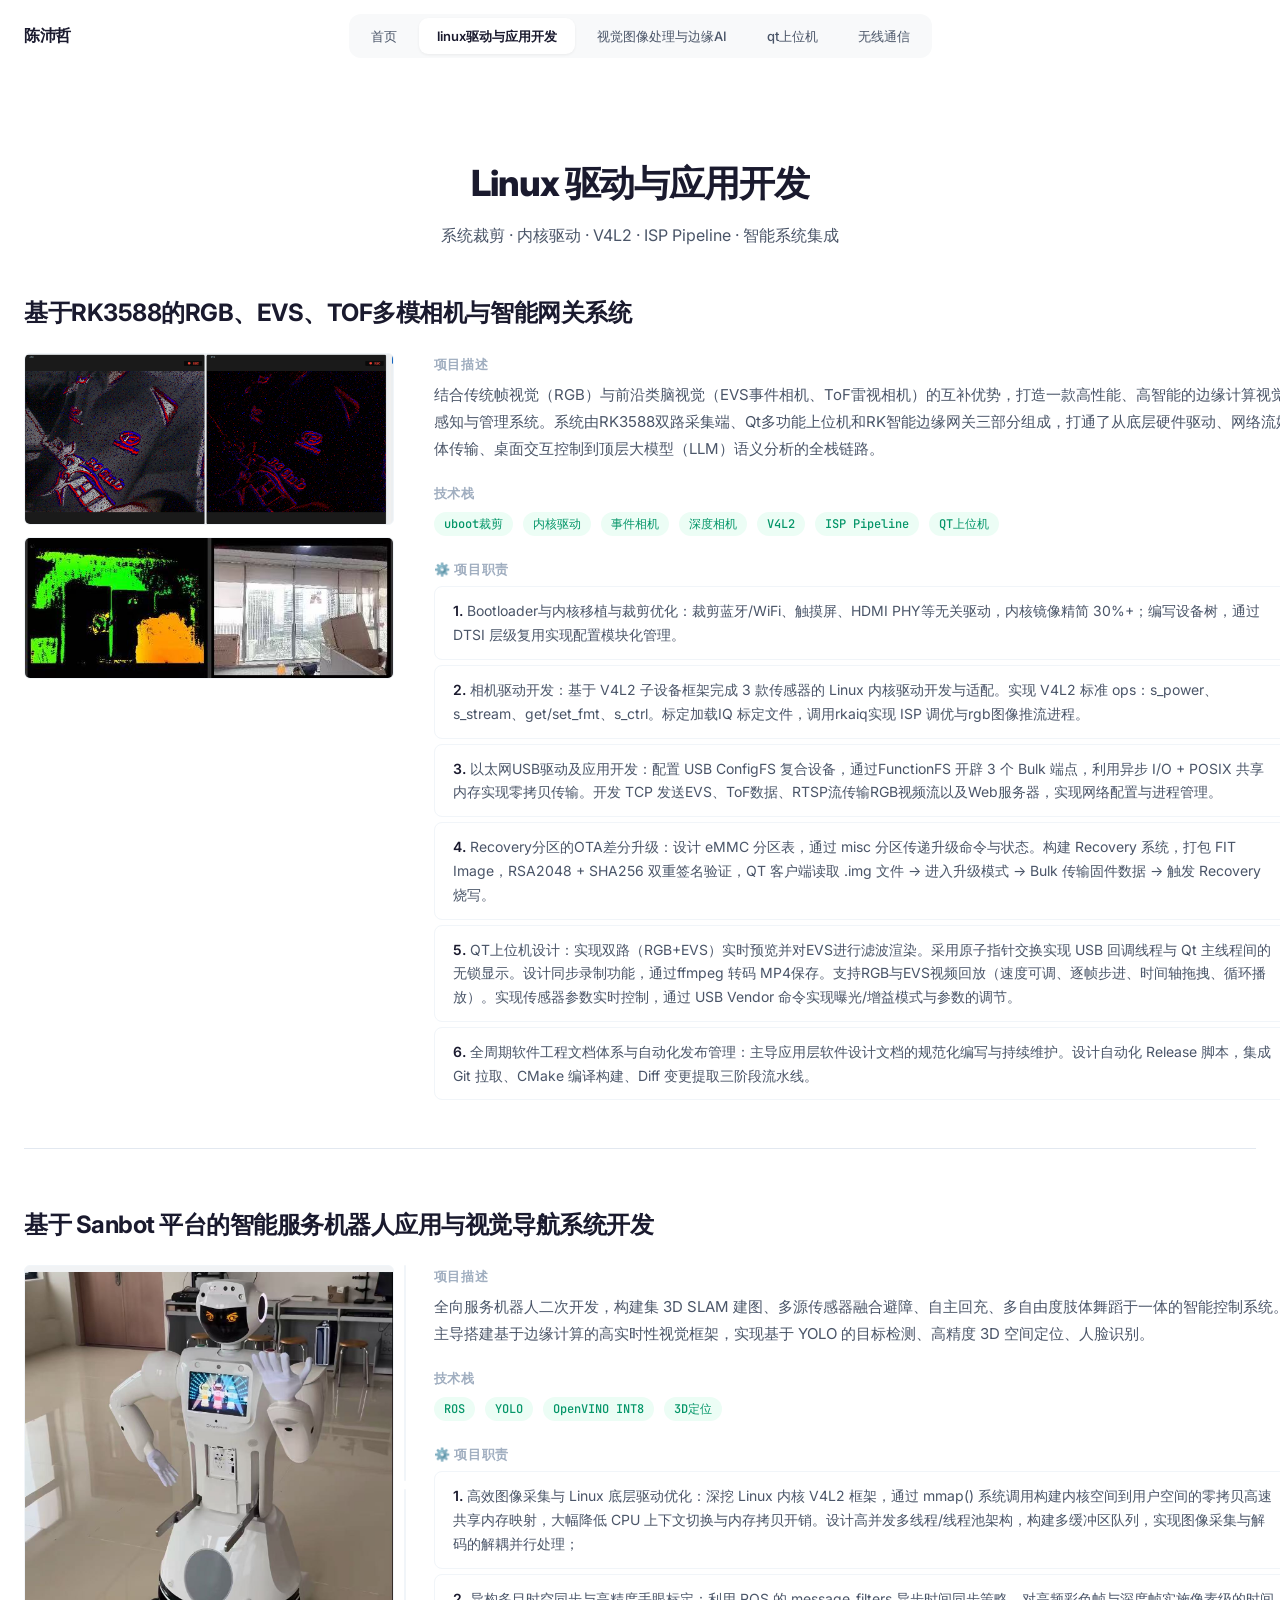
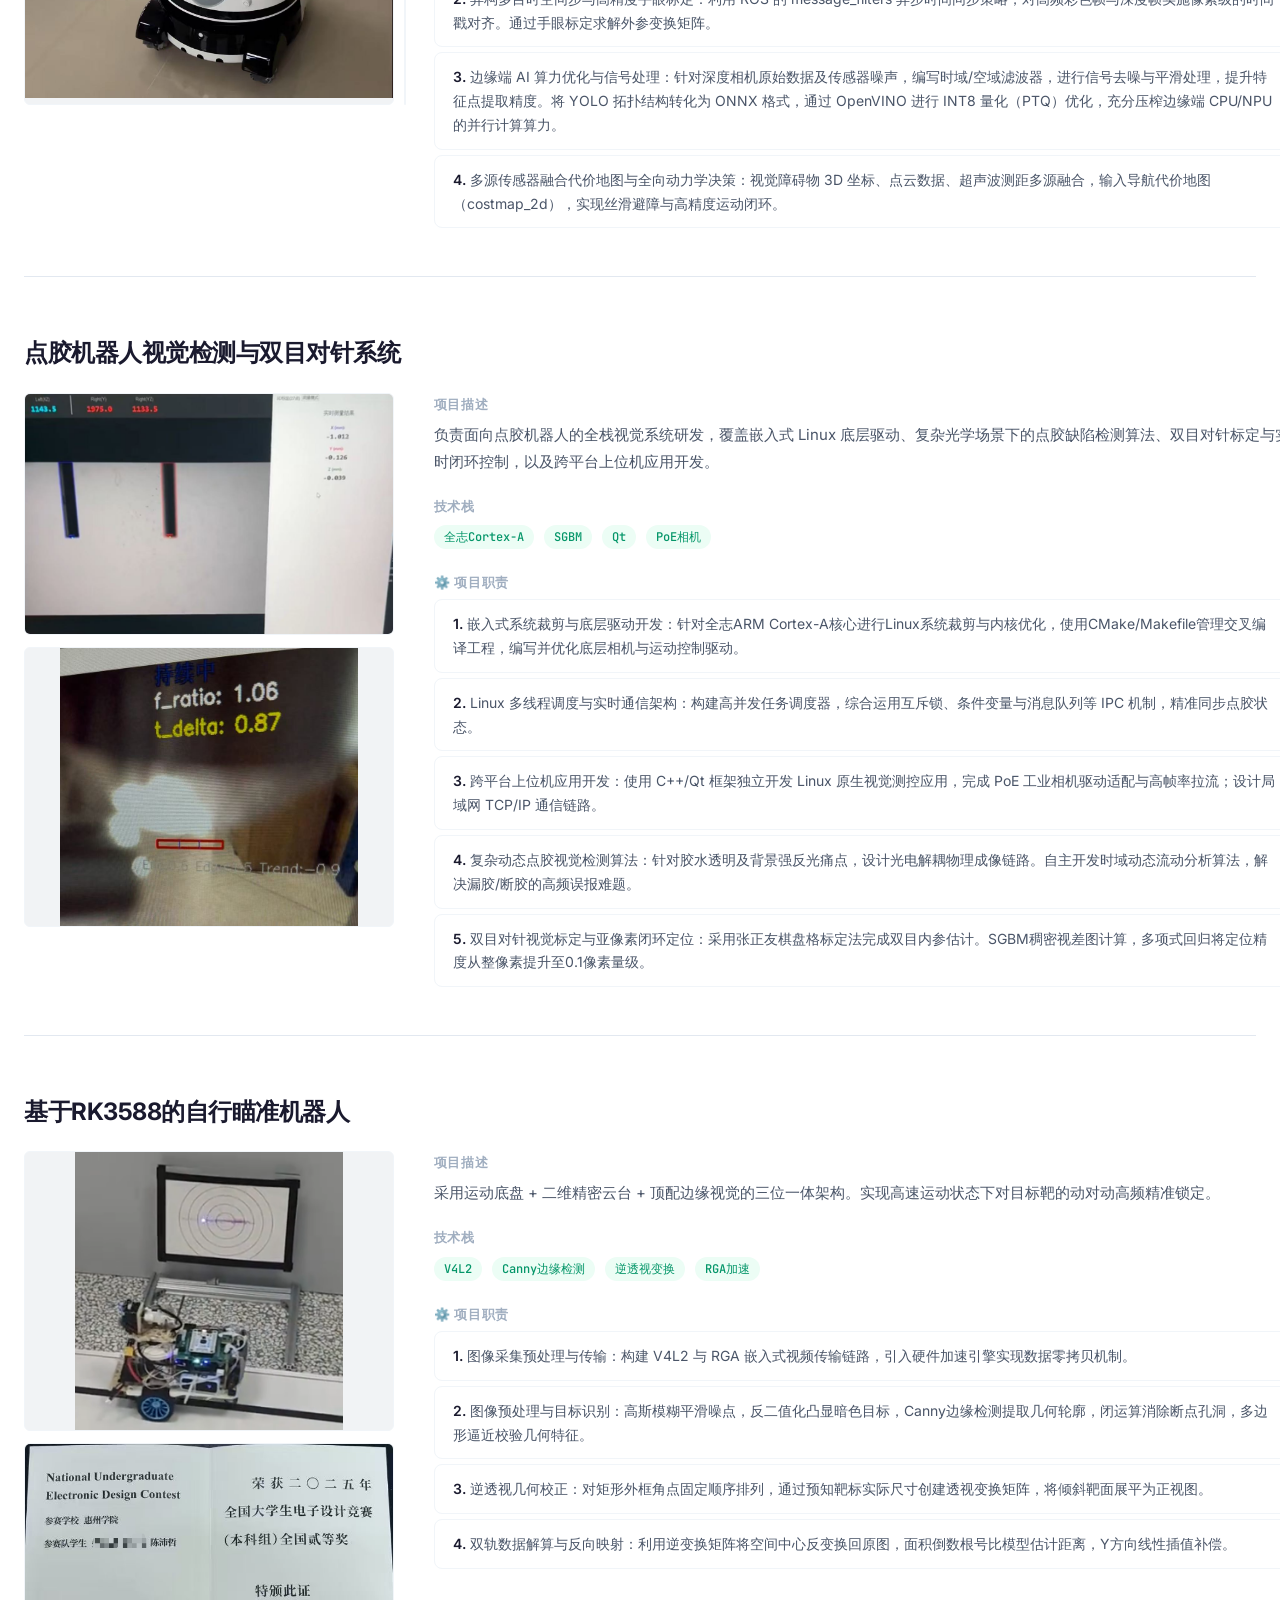
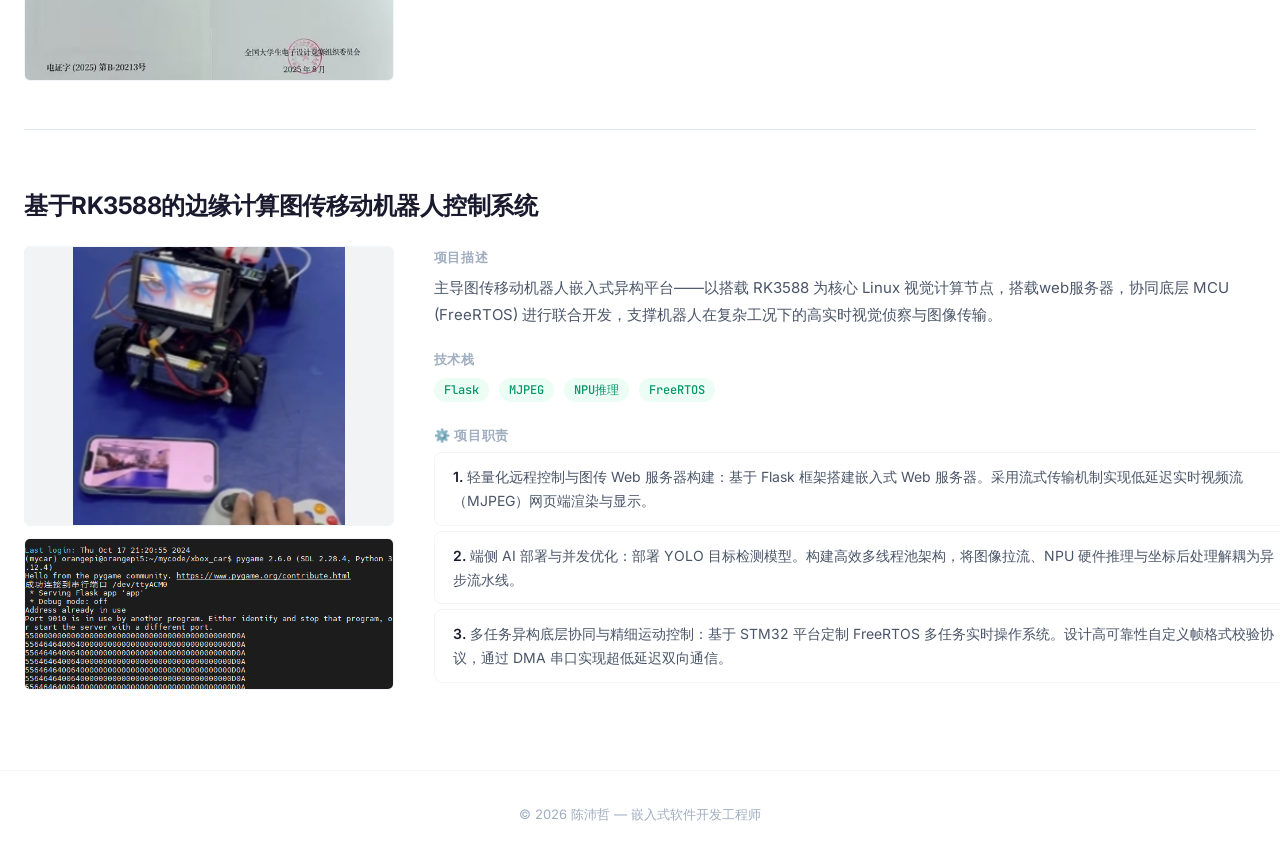
==== linux-driver.html @ 2a68efdc "feat: 个人品牌网站 — Apple/Linear 极简白灰风格，7页面，含12个嵌入式项目" ====
<!DOCTYPE html>
<html lang="zh-CN">
<head>
  <meta charset="UTF-8">
  <meta name="viewport" content="width=device-width, initial-scale=1.0">
  <meta name="description" content="Linux驱动与应用开发 — 基于RK3588的多模相机、Sanbot机器人、点胶机器人视觉系统">
  <meta name="author" content="陈沛哲">
  <meta property="og:title" content="Linux驱动与应用开发 | 陈沛哲">
  <meta property="og:description" content="系统裁剪、内核驱动、V4L2、ISP Pipeline — 从芯片底层到智能系统的全栈实践">
  <meta property="og:type" content="website">
  <link rel="icon" href="data:image/svg+xml,<svg xmlns='http://www.w3.org/2000/svg' viewBox='0 0 100 100'><rect width='100' height='100' rx='20' fill='%232563eb'/><text y='.68em' x='50' text-anchor='middle' font-size='50' font-family='monospace' font-weight='bold' fill='white'>CP</text></svg>">
  <title>Linux驱动与应用开发 | 陈沛哲</title>
  <link rel="stylesheet" href="assets/css/style.css">
  <link rel="preconnect" href="https://fonts.googleapis.com">
  <link rel="preconnect" href="https://fonts.gstatic.com" crossorigin>
  <link href="https://fonts.googleapis.com/css2?family=Inter:wght@400;500;600;700;800&family=JetBrains+Mono:wght@400;500&display=swap" rel="stylesheet">
  <style>
    .proj-detail {
      margin-bottom: 60px;
      padding-bottom: 48px;
      border-bottom: 1px solid var(--border);
    }
    .proj-detail:last-child { border-bottom: none; margin-bottom: 0; padding-bottom: 0; }

    .proj-detail h2 {
      font-size: 24px;
      font-weight: 700;
      color: var(--text);
      margin-bottom: 24px;
      letter-spacing: -0.02em;
      line-height: 1.3;
    }

    /* 50/50 split */
    .proj-split {
      display: flex;
      gap: 40px;
    }

    /* Left: images */
    .proj-left { flex: 0 0 30%;
      min-width: 0;
    }
    .proj-left img {
      width: 100%;
      object-fit: contain;
      background: var(--bg-tertiary);
      border-radius: var(--radius-sm);
      border: 1px solid var(--border-light);
      cursor: pointer;
      transition: opacity 0.2s;
      display: block;
    }
    .proj-left img:hover { opacity: 0.85; }

    /* 1 image */
    .img-1 img { max-height: 520px; }

    /* 2 images: stacked */
    .img-2 { display: flex; flex-direction: column; gap: 12px; }
    .img-2 img { max-height: 280px; }

    /* 3 images: left large + right 2 stacked */
    .img-3 { display: flex; gap: 10px; }
    .img-3 .img-main { flex: 1 1 55%; max-height: 440px; align-self: stretch; object-fit: contain; }
    .img-3 .img-stack { flex: 1 1 45%; display: flex; flex-direction: column; gap: 8px; }
    .img-3 .img-stack img { max-height: 216px; flex: 1; }

    /* Right: meta */
    .proj-right { flex: 0 0 70%;
      min-width: 0;
      display: flex;
      flex-direction: column;
      gap: 20px;
    }
    .proj-right .meta-block h4 {
      font-size: 13px;
      font-weight: 700;
      color: var(--text-tertiary);
      text-transform: uppercase;
      letter-spacing: 0.06em;
      margin-bottom: 6px;
    }
    .proj-right .meta-block p {
      font-size: 15px;
      color: var(--text-secondary);
      line-height: 1.8;
      margin: 0;
    }
    .proj-right .tags-row {
      display: flex;
      flex-wrap: wrap;
      gap: 6px;
    }
    .proj-right .duties-list {
      list-style: none;
      padding: 0;
      display: flex;
      flex-direction: column;
      gap: 5px;
    }
    .proj-right .duties-list li {
      font-size: 14px;
      color: var(--text-secondary);
      padding: 12px 18px;
      background: var(--bg);
      border: 1px solid var(--border-light);
      border-radius: 8px;
      line-height: 1.7;
      transition: box-shadow var(--transition);
    }
    .proj-right .duties-list li:hover {
      box-shadow: var(--shadow-sm);
      border-color: var(--border);
    }
    .proj-right .duties-list li strong { color: var(--text); font-weight: 600; }

    @media (max-width: 860px) {
      .proj-split { flex-direction: column; gap: 24px; }
      .proj-left, .proj-right { flex: 1 1 auto; }
      .img-3 { flex-direction: column; }
      .img-3 .img-main, .img-3 .img-stack img { max-height: 360px; }
    }
  </style>
</head>
<body>

<nav class="top-nav" id="navbar">
  <div class="nav-inner">
    <a href="index.html" class="nav-logo">陈沛哲</a>
    <div class="nav-links">
      <a href="index.html">首页</a>
      <a href="linux-driver.html" class="active">linux驱动与应用开发</a>
      <a href="vision-ai.html">视觉图像处理与边缘AI</a>
      <a href="qt-tool.html">qt上位机</a>
      <a href="wireless.html">无线通信</a>
    </div>
  </div>
</nav>

<section class="page-header">
  <div class="container">
    <h1>Linux 驱动与应用开发</h1>
    <p>系统裁剪 · 内核驱动 · V4L2 · ISP Pipeline · 智能系统集成</p>
  </div>
</section>

<div class="container" style="padding-bottom:80px;" id="projectsContainer"></div>

<footer class="footer">
  <div class="container">
    <p>© 2026 陈沛哲 — 嵌入式软件开发工程师</p>
  </div>
</footer>

<script src="assets/js/main.js"></script>
<script>
  const modal = new Modal();
  initLightbox();

  const projectData = {
    proj1: {
      title: "基于RK3588的RGB、EVS、TOF多模相机与智能网关系统",
      desc: "结合传统帧视觉（RGB）与前沿类脑视觉（EVS事件相机、ToF雷视相机）的互补优势，打造一款高性能、高智能的边缘计算视觉感知与管理系统。系统由RK3588双路采集端、Qt多功能上位机和RK智能边缘网关三部分组成，打通了从底层硬件驱动、网络流媒体传输、桌面交互控制到顶层大模型（LLM）语义分析的全栈链路。",
      tags: ["uboot裁剪","内核驱动","事件相机","深度相机","V4L2","ISP Pipeline","QT上位机"],
      images: ["assets/images/a57346c33adfb65beecd3124a18439c3.png","assets/images/2c1297ca4c178fc722df9b50fd882460.jpg"],
      duties: [
        "Bootloader与内核移植与裁剪优化：裁剪蓝牙/WiFi、触摸屏、HDMI PHY等无关驱动，内核镜像精简 30%+；编写设备树，通过 DTSI 层级复用实现配置模块化管理。",
        "相机驱动开发：基于 V4L2 子设备框架完成 3 款传感器的 Linux 内核驱动开发与适配。实现 V4L2 标准 ops：s_power、s_stream、get/set_fmt、s_ctrl。标定加载IQ 标定文件，调用rkaiq实现 ISP 调优与rgb图像推流进程。",
        "以太网USB驱动及应用开发：配置 USB ConfigFS 复合设备，通过FunctionFS 开辟 3 个 Bulk 端点，利用异步 I/O + POSIX 共享内存实现零拷贝传输。开发 TCP 发送EVS、ToF数据、RTSP流传输RGB视频流以及Web服务器，实现网络配置与进程管理。",
        "Recovery分区的OTA差分升级：设计 eMMC 分区表，通过 misc 分区传递升级命令与状态。构建 Recovery 系统，打包 FIT Image，RSA2048 + SHA256 双重签名验证，QT 客户端读取 .img 文件 → 进入升级模式 → Bulk 传输固件数据 → 触发 Recovery 烧写。",
        "QT上位机设计：实现双路（RGB+EVS）实时预览并对EVS进行滤波渲染。采用原子指针交换实现 USB 回调线程与 Qt 主线程间的无锁显示。设计同步录制功能，通过ffmpeg 转码 MP4保存。支持RGB与EVS视频回放（速度可调、逐帧步进、时间轴拖拽、循环播放）。实现传感器参数实时控制，通过 USB Vendor 命令实现曝光/增益模式与参数的调节。",
        "全周期软件工程文档体系与自动化发布管理：主导应用层软件设计文档的规范化编写与持续维护。设计自动化 Release 脚本，集成 Git 拉取、CMake 编译构建、Diff 变更提取三阶段流水线。"
      ]
    },
    proj2: {
      title: "基于 Sanbot 平台的智能服务机器人应用与视觉导航系统开发",
      desc: "全向服务机器人二次开发，构建集 3D SLAM 建图、多源传感器融合避障、自主回充、多自由度肢体舞蹈于一体的智能控制系统。主导搭建基于边缘计算的高实时性视觉框架，实现基于 YOLO 的目标检测、高精度 3D 空间定位、人脸识别。",
      tags: ["ROS","YOLO","OpenVINO INT8","3D定位"],
      images: ["assets/images/7b2b66ddc5563cfdb76c00c500ae4933.jpg","assets/images/image 1.png","assets/images/image 2.png"],
      duties: [
        "高效图像采集与 Linux 底层驱动优化：深挖 Linux 内核 V4L2 框架，通过 mmap() 系统调用构建内核空间到用户空间的零拷贝高速共享内存映射，大幅降低 CPU 上下文切换与内存拷贝开销。设计高并发多线程/线程池架构，构建多缓冲区队列，实现图像采集与解码的解耦并行处理；",
        "异构多目时空同步与高精度手眼标定：利用 ROS 的 message_filters 异步时间同步策略，对高频彩色帧与深度帧实施像素级的时间戳对齐。通过手眼标定求解外参变换矩阵。",
        "边缘端 AI 算力优化与信号处理：针对深度相机原始数据及传感器噪声，编写时域/空域滤波器，进行信号去噪与平滑处理，提升特征点提取精度。将 YOLO 拓扑结构转化为 ONNX 格式，通过 OpenVINO 进行 INT8 量化（PTQ）优化，充分压榨边缘端 CPU/NPU 的并行计算算力。",
        "多源传感器融合代价地图与全向动力学决策：视觉障碍物 3D 坐标、点云数据、超声波测距多源融合，输入导航代价地图（costmap_2d），实现丝滑避障与高精度运动闭环。"
      ]
    },
    proj3: {
      title: "点胶机器人视觉检测与双目对针系统",
      desc: "负责面向点胶机器人的全栈视觉系统研发，覆盖嵌入式 Linux 底层驱动、复杂光学场景下的点胶缺陷检测算法、双目对针标定与实时闭环控制，以及跨平台上位机应用开发。",
      tags: ["全志Cortex-A","SGBM","Qt","PoE相机"],
      images: ["assets/images/image31.png", "assets/images/image32.png"],
      duties: [
        "嵌入式系统裁剪与底层驱动开发：针对全志ARM Cortex-A核心进行Linux系统裁剪与内核优化，使用CMake/Makefile管理交叉编译工程，编写并优化底层相机与运动控制驱动。",
        "Linux 多线程调度与实时通信架构：构建高并发任务调度器，综合运用互斥锁、条件变量与消息队列等 IPC 机制，精准同步点胶状态。",
        "跨平台上位机应用开发：使用 C++/Qt 框架独立开发 Linux 原生视觉测控应用，完成 PoE 工业相机驱动适配与高帧率拉流；设计局域网 TCP/IP 通信链路。",
        "复杂动态点胶视觉检测算法：针对胶水透明及背景强反光痛点，设计光电解耦物理成像链路。自主开发时域动态流动分析算法，解决漏胶/断胶的高频误报难题。",
        "双目对针视觉标定与亚像素闭环定位：采用张正友棋盘格标定法完成双目内参估计。SGBM稠密视差图计算，多项式回归将定位精度从整像素提升至0.1像素量级。"
      ]
    },
    proj6: {
      title: "基于RK3588的自行瞄准机器人",
      desc: "采用运动底盘 + 二维精密云台 + 顶配边缘视觉的三位一体架构。实现高速运动状态下对目标靶的动对动高频精准锁定。",
      tags: ["V4L2","Canny边缘检测","逆透视变换","RGA加速"],
      images: ["assets/images/image 5.png","assets/images/d4310c5c09050daf2b3a0432ce075644.jpg"],
      duties: [
        "图像采集预处理与传输：构建 V4L2 与 RGA 嵌入式视频传输链路，引入硬件加速引擎实现数据零拷贝机制。",
        "图像预处理与目标识别：高斯模糊平滑噪点，反二值化凸显暗色目标，Canny边缘检测提取几何轮廓，闭运算消除断点孔洞，多边形逼近校验几何特征。",
        "逆透视几何校正：对矩形外框角点固定顺序排列，通过预知靶标实际尺寸创建透视变换矩阵，将倾斜靶面展平为正视图。",
        "双轨数据解算与反向映射：利用逆变换矩阵将空间中心反变换回原图，面积倒数根号比模型估计距离，Y方向线性插值补偿。"
      ]
    },
    proj4: {
      title: "基于RK3588的边缘计算图传移动机器人控制系统",
      desc: "主导图传移动机器人嵌入式异构平台——以搭载 RK3588 为核心 Linux 视觉计算节点，搭载web服务器，协同底层 MCU (FreeRTOS) 进行联合开发，支撑机器人在复杂工况下的高实时视觉侦察与图像传输。",
      tags: ["Flask","MJPEG","NPU推理","FreeRTOS"],
      images: ["assets/images/a4b52893-1647-473c-b0c4-5d0f072a39e2.png","assets/images/image 4.png"],
      duties: [
        "轻量化远程控制与图传 Web 服务器构建：基于 Flask 框架搭建嵌入式 Web 服务器。采用流式传输机制实现低延迟实时视频流（MJPEG）网页端渲染与显示。",
        "端侧 AI 部署与并发优化：部署 YOLO 目标检测模型。构建高效多线程池架构，将图像拉流、NPU 硬件推理与坐标后处理解耦为异步流水线。",
        "多任务异构底层协同与精细运动控制：基于 STM32 平台定制 FreeRTOS 多任务实时操作系统。设计高可靠性自定义帧格式校验协议，通过 DMA 串口实现超低延迟双向通信。"
      ]
    }
  };

  function dutySummary(duty) {
    const idx = duty.indexOf("：");
    return idx > 0 ? duty.substring(0, idx) : duty.split(":")[0];
  }

  const container = document.getElementById("projectsContainer");
  const ids = ["proj1","proj2","proj3","proj6","proj4"];

  ids.forEach(id => {
    const d = projectData[id];
    const n = d.images.length;

    // Build images HTML based on count
    let imagesHTML;
    if (n === 1) {
      imagesHTML = `<img src="${d.images[0]}" alt="${d.title}" loading="lazy">`;
    } else if (n === 3) {
      imagesHTML = `
        <img src="${d.images[0]}" alt="${d.title}" loading="lazy" class="img-main">
        <div class="img-stack">
          <img src="${d.images[1]}" alt="${d.title}" loading="lazy">
          <img src="${d.images[2]}" alt="${d.title}" loading="lazy">
        </div>`;
    } else {
      imagesHTML = d.images.map(src =>
        `<img src="${src}" alt="${d.title}" loading="lazy">`
      ).join("");
    }

    const tagsHTML = d.tags.map(t => `<span class="tag">${t}</span>`).join(" ");
    const dutiesHTML = d.duties.map((duty, i) =>
      `<li><strong>${i+1}.</strong> ${duty}</li>`
    ).join("");

    const card = document.createElement("div");
    card.className = "proj-detail reveal";
    card.innerHTML = `
      <h2>${d.title}</h2>
      <div class="proj-split">
        <div class="proj-left img-${n}">${imagesHTML}</div>
        <div class="proj-right">
          <div class="meta-block">
            <h4>项目描述</h4>
            <p>${d.desc}</p>
          </div>
          <div class="meta-block">
            <h4>技术栈</h4>
            <div class="tags-row">${tagsHTML}</div>
          </div>
          <div class="meta-block">
            <h4>⚙️ 项目职责</h4>
            <ol class="duties-list">${dutiesHTML}</ol>
          </div>
        </div>
      </div>
    `;
    container.appendChild(card);
  });

  // Click image → modal with full details
  document.querySelectorAll(".proj-left img").forEach(img => {
    img.addEventListener("click", function() {
      const src = this.getAttribute("src");
      let found;
      for (const id of ids) {
        if (projectData[id].images.includes(src)) { found = projectData[id]; break; }
      }
      if (!found) return;
      const d = found;
      const imagesHTML = d.images.map(s => `<img src="${s}" alt="">`).join("");
      const tagsHTML = d.tags.map(t => `<span class="tag">${t}</span>`).join(" ");
      const dutiesHTML = d.duties.map((duty,i) => `<div><strong>${i+1}.</strong> ${duty}</div>`).join("");

      modal.open(`
        <h2>${d.title}</h2>
        <p class="desc">${d.desc}</p>
        <div class="modal-gallery">${imagesHTML}</div>
        <div style="margin:12px 0;">${tagsHTML}</div>
        <h3>⚙️ 项目职责</h3>
        <div class="modal-duties">${dutiesHTML}</div>
      `);
    });
  });
</script>
</body>
</html>
---- assets/css/style.css ----
/* === CSS Variables === */
:root {
  --bg: #ffffff;
  --bg-secondary: #f8f9fa;
  --bg-tertiary: #f1f3f5;
  --text: #1a1a2e;
  --text-secondary: #4a5568;
  --text-tertiary: #a0aec0;
  --accent: #2563eb;
  --accent-hover: #1d4ed8;
  --accent-light: #eff6ff;
  --border: #e2e8f0;
  --border-light: #f1f5f9;
  --tag-bg: #ecfdf5;
  --tag-color: #059669;
  --font-sans: 'Inter', -apple-system, 'PingFang SC', 'Microsoft YaHei', sans-serif;
  --font-mono: 'JetBrains Mono', 'Fira Code', 'Courier New', monospace;
  --max-width: 1800px;
  --radius-sm: 6px;
  --radius: 12px;
  --radius-lg: 16px;
  --shadow-sm: 0 1px 3px rgba(0,0,0,0.06);
  --shadow: 0 4px 16px rgba(0,0,0,0.08);
  --shadow-lg: 0 8px 30px rgba(0,0,0,0.12);
  --transition: 0.25s cubic-bezier(0.4, 0, 0.2, 1);
}

/* === Reset === */
*, *::before, *::after { box-sizing: border-box; margin: 0; padding: 0; }

html { scroll-behavior: smooth; }

body {
  background: var(--bg);
  color: var(--text);
  font-family: var(--font-sans);
  line-height: 1.7;
  -webkit-font-smoothing: antialiased;
}

a { color: var(--accent); text-decoration: none; transition: color var(--transition); }
a:hover { color: var(--accent-hover); }

img { max-width: 100%; display: block; }

/* === Container === */
.container { max-width: var(--max-width); margin: 0 auto; padding: 0 24px; }

/* === Section === */
.section { padding: 80px 0; }
.section-alt { background: var(--bg-secondary); }
.section-title {
  font-size: 28px;
  font-weight: 700;
  color: var(--text);
  margin-bottom: 8px;
  letter-spacing: -0.02em;
}
.section-subtitle {
  font-size: 16px;
  color: var(--text-tertiary);
  margin-bottom: 40px;
}

/* === Top Nav === */
.top-nav {
  position: sticky; top: 0; z-index: 100;
  background: rgba(255,255,255,0.85);
  backdrop-filter: blur(12px);
  -webkit-backdrop-filter: blur(12px);
  border-bottom: 1px solid transparent;
  transition: border-color var(--transition), box-shadow var(--transition);
}
.top-nav.scrolled {
  border-bottom-color: var(--border);
  box-shadow: 0 1px 3px rgba(0,0,0,0.04);
}
.nav-inner {
  max-width: var(--max-width); margin: 0 auto;
  padding: 14px 24px;
  display: flex; align-items: center; justify-content: center;
  position: relative;
}
.nav-logo {
  position: absolute; left: 24px;
  font-size: 16px; font-weight: 700; color: var(--text);
  font-family: var(--font-sans);
  letter-spacing: -0.02em;
  text-decoration: none;
}
.nav-logo:hover { color: var(--accent); }
.nav-links {
  display: flex; gap: 4px; align-items: center;
  background: var(--bg-secondary);
  border-radius: 12px;
  padding: 4px;
}
.nav-links a {
  font-size: 13px; font-weight: 500;
  color: var(--text-secondary);
  padding: 7px 18px;
  border-radius: 9px;
  transition: all var(--transition);
  white-space: nowrap;
}
.nav-links a:hover { color: var(--text); background: var(--bg); box-shadow: var(--shadow-sm); }
.nav-links a.active { background: var(--bg); color: var(--text); font-weight: 600; box-shadow: var(--shadow-sm); }

/* === Hero === */
.hero { padding: 100px 0 60px; text-align: center; }
.hero h1 {
  font-size: 48px; font-weight: 800; letter-spacing: -0.03em;
  color: var(--text); line-height: 1.15;
}
.hero .role {
  font-size: 20px; color: var(--accent); font-weight: 500;
  margin-top: 12px;
}
.hero .tagline {
  font-size: 16px; color: var(--text-tertiary);
  max-width: 520px; margin: 16px auto 0; line-height: 1.7;
}

/* === Skills === */
.skills-grid { display: grid; gap: 32px; }
.skill-group h4 {
  font-size: 13px; font-weight: 600; color: var(--text-tertiary);
  text-transform: uppercase; letter-spacing: 0.06em;
  margin-bottom: 10px;
}
.skill-pills { display: flex; flex-wrap: wrap; gap: 8px; }
.skill-pill {
  display: inline-block;
  font-size: 14px; font-family: var(--font-mono);
  color: var(--tag-color); background: var(--tag-bg);
  padding: 5px 14px; border-radius: 20px;
  font-weight: 500;
  transition: all var(--transition);
}
.skill-pill:hover {
  background: var(--tag-color);
  color: #fff;
  transform: translateY(-1px);
  cursor: default;
}
.skill-pill a { color: inherit; }
.skill-pill a:hover { color: inherit; }

/* === Awards Cards === */
.awards-grid {
  display: grid;
  grid-template-columns: repeat(auto-fit, minmax(260px, 1fr));
  gap: 16px;
}
.award-card {
  background: var(--bg);
  border: 1px solid var(--border);
  border-radius: var(--radius);
  padding: 24px;
  text-align: center;
  transition: all var(--transition);
}
.award-card:hover {
  transform: translateY(-4px);
  box-shadow: var(--shadow-lg);
  border-color: transparent;
}
.award-icon { font-size: 32px; margin-bottom: 8px; }
.award-card h3 { font-size: 15px; font-weight: 600; color: var(--text); margin-bottom: 4px; }
.award-level {
  display: inline-block; font-size: 13px; font-weight: 600;
  color: var(--accent); background: var(--accent-light);
  padding: 2px 10px; border-radius: var(--radius-sm);
  margin: 6px 0;
}
.award-year { font-size: 13px; color: var(--text-tertiary); margin-top: 4px; }

/* === CTA Buttons === */
.cta-group { display: flex; gap: 16px; justify-content: center; flex-wrap: wrap; }
.btn {
  display: inline-flex; align-items: center; gap: 6px;
  font-size: 15px; font-weight: 600; font-family: var(--font-sans);
  padding: 12px 28px; border-radius: var(--radius);
  transition: all var(--transition);
  cursor: pointer; border: none;
}
.btn-primary {
  background: var(--accent); color: #fff;
  box-shadow: 0 2px 8px rgba(37,99,235,0.3);
}
.btn-primary:hover { background: var(--accent-hover); transform: translateY(-2px); box-shadow: 0 4px 16px rgba(37,99,235,0.4); color: #fff; }
.btn-outline {
  background: var(--bg); color: var(--accent);
  border: 2px solid var(--accent);
}
.btn-outline:hover { background: var(--accent-light); transform: translateY(-2px); color: var(--accent); }

/* === Footer === */
.footer {
  text-align: center; padding: 32px 0;
  color: var(--text-tertiary); font-size: 13px;
  border-top: 1px solid var(--border-light);
}

/* === Page Header === */
.page-header { padding: 80px 0 48px; text-align: center; }
.page-header h1 { font-size: 36px; font-weight: 800; letter-spacing: -0.03em; }
.page-header p { font-size: 16px; color: var(--text-secondary); margin-top: 8px; max-width: 520px; margin-left: auto; margin-right: auto; }

/* === Timeline (About page) === */
.timeline { position: relative; padding-left: 28px; }
.timeline::before {
  content: ""; position: absolute; left: 8px; top: 4px; bottom: 4px;
  width: 2px; background: var(--border);
}
.timeline-item { position: relative; margin-bottom: 32px; }
.timeline-dot {
  position: absolute; left: -24px; top: 6px;
  width: 14px; height: 14px;
  border-radius: 50%; background: var(--accent);
  border: 3px solid var(--bg);
  box-shadow: 0 0 0 3px var(--accent-light);
}
.timeline-card {
  background: var(--bg); border: 1px solid var(--border);
  border-radius: var(--radius); padding: 20px 24px;
  transition: all var(--transition);
}
.timeline-card:hover { box-shadow: var(--shadow); border-color: transparent; }
.timeline-card h3 { font-size: 17px; font-weight: 700; color: var(--text); }
.timeline-card .meta {
  font-size: 13px; color: var(--text-tertiary);
  margin: 4px 0 8px;
}
.timeline-card .meta strong { color: var(--text-secondary); font-weight: 600; }

/* === Tag Pills === */
.tag {
  display: inline-block;
  font-size: 12px; font-family: var(--font-mono);
  color: var(--tag-color); background: var(--tag-bg);
  padding: 2px 10px; border-radius: 20px;
  margin: 2px 4px 2px 0;
  font-weight: 500;
}

/* === Expandable === */
.expand-toggle {
  display: inline-flex; align-items: center; gap: 4px;
  font-size: 13px; font-weight: 600; color: var(--accent);
  cursor: pointer; margin-top: 8px;
  user-select: none;
  transition: color var(--transition);
}
.expand-toggle:hover { color: var(--accent-hover); }
.expand-arrow { font-size: 10px; transition: transform var(--transition); }
.expand-arrow.open { transform: rotate(90deg); }
.expand-body {
  display: none;
  margin-top: 12px; padding-top: 12px;
  border-top: 1px solid var(--border-light);
  color: var(--text-secondary); font-size: 14px; line-height: 1.8;
}

/* === Filter Bar === */
.filter-bar {
  position: sticky; top: 68px; z-index: 50;
  background: rgba(255,255,255,0.85);
  backdrop-filter: blur(12px);
  -webkit-backdrop-filter: blur(12px);
  padding: 12px 0; margin-bottom: 8px;
  display: flex; gap: 6px; flex-wrap: wrap;
  border-bottom: 1px solid var(--border-light);
}
.filter-btn {
  font-size: 13px; font-weight: 500;
  color: var(--text-secondary); background: transparent;
  border: 1px solid var(--border); padding: 6px 16px;
  border-radius: 20px; cursor: pointer;
  transition: all var(--transition);
  font-family: var(--font-sans);
}
.filter-btn:hover { color: var(--accent); border-color: var(--accent); }
.filter-btn.active {
  background: var(--accent); color: #fff;
  border-color: var(--accent);
}

/* === Project Section === */
.project-section { margin-bottom: 40px; }
.project-section-title {
  font-size: 18px; font-weight: 700; color: var(--text);
  margin-bottom: 16px; letter-spacing: -0.01em;
}
.project-grid {
  display: grid;
  grid-template-columns: repeat(auto-fill, minmax(280px, 1fr));
  gap: 20px;
}

/* === Project Card === */
.project-card {
  background: var(--bg); border: 1px solid var(--border);
  border-radius: var(--radius); overflow: hidden;
  cursor: pointer;
  transition: all var(--transition);
}
.project-card:hover {
  transform: translateY(-4px);
  box-shadow: var(--shadow-lg);
  border-color: transparent;
}
.project-card img {
  width: 100%; height: 180px; object-fit: cover;
  background: var(--bg-tertiary);
}
.project-card-body { padding: 18px 20px; }
.project-card-body h3 {
  font-size: 16px; font-weight: 700; color: var(--text);
  margin-bottom: 6px; line-height: 1.4;
}
.project-card-body p {
  font-size: 13px; color: var(--text-tertiary);
  line-height: 1.5; margin-bottom: 10px;
  display: -webkit-box; -webkit-line-clamp: 2; -webkit-box-orient: vertical;
  overflow: hidden;
}

/* === Education Card === */
.edu-card {
  background: var(--bg); border: 1px solid var(--border);
  border-radius: var(--radius); padding: 24px;
  display: flex; align-items: center; gap: 20px;
  transition: all var(--transition);
}
.edu-card:hover { box-shadow: var(--shadow); border-color: transparent; }
.edu-icon { font-size: 36px; flex-shrink: 0; }
.edu-card h3 { font-size: 18px; font-weight: 700; }
.edu-card .meta { font-size: 14px; color: var(--text-secondary); margin-top: 2px; }

/* === Modal === */
.modal-overlay {
  position: fixed; top: 0; left: 0; width: 100%; height: 100%;
  background: rgba(15,23,42,0.6);
  backdrop-filter: blur(4px);
  -webkit-backdrop-filter: blur(4px);
  display: flex; align-items: center; justify-content: center;
  z-index: 1000; padding: 20px;
  animation: fadeIn 0.2s ease;
}
@keyframes fadeIn { from { opacity: 0; } to { opacity: 1; } }
.modal-content {
  max-width: 780px; width: 100%; max-height: 90vh;
  background: var(--bg); border-radius: var(--radius-lg);
  box-shadow: var(--shadow-lg);
  overflow-y: auto;
  animation: modalIn 0.3s cubic-bezier(0.4, 0, 0.2, 1);
}
@keyframes modalIn {
  from { opacity: 0; transform: scale(0.95) translateY(10px); }
  to { opacity: 1; transform: scale(1) translateY(0); }
}
.modal-header {
  display: flex; align-items: center; gap: 8px;
  padding: 16px 20px; border-bottom: 1px solid var(--border-light);
  position: sticky; top: 0; background: var(--bg); z-index: 1;
}
.modal-close {
  width: 12px; height: 12px; border-radius: 50%;
  background: #ef4444; cursor: pointer; flex-shrink: 0;
  transition: transform var(--transition);
}
.modal-close:hover { transform: scale(1.2); }
.modal-header-title {
  font-size: 13px; color: var(--text-tertiary);
  font-family: var(--font-mono); margin-left: 8px;
}
.modal-body { padding: 24px; }
.modal-body h2 { font-size: 22px; font-weight: 700; color: var(--text); margin-bottom: 8px; letter-spacing: -0.02em; }
.modal-body h3 { font-size: 16px; font-weight: 700; color: var(--text); margin: 20px 0 8px; }
.modal-body .desc { color: var(--text-secondary); line-height: 1.7; margin-bottom: 16px; }
.modal-gallery { display: flex; gap: 10px; flex-wrap: wrap; margin: 16px 0; }
.modal-gallery img {
  width: calc(50% - 5px); border-radius: var(--radius-sm);
  cursor: pointer; border: 1px solid var(--border-light);
  transition: all var(--transition);
}
.modal-gallery img:hover { border-color: var(--accent); transform: scale(1.02); }
.modal-duties { margin-top: 12px; }
.modal-duties div {
  padding: 6px 0; font-size: 14px;
  color: var(--text-secondary); line-height: 1.7;
}
.modal-duties div strong { color: var(--text); }
.modal-nav-footer {
  display: flex; justify-content: space-between;
  padding: 16px 24px; border-top: 1px solid var(--border-light);
}
.modal-nav-footer .nav-btn {
  display: inline-flex; align-items: center; gap: 4px;
  font-size: 13px; font-weight: 600; color: var(--accent);
  cursor: pointer; padding: 6px 14px; border-radius: var(--radius-sm);
  border: 1px solid var(--border);
  transition: all var(--transition);
  user-select: none;
}
.modal-nav-footer .nav-btn:hover { background: var(--accent-light); border-color: var(--accent); }

/* === Lightbox === */
.lightbox-overlay {
  position: fixed; top: 0; left: 0; width: 100%; height: 100%;
  background: rgba(0,0,0,0.92);
  display: flex; align-items: center; justify-content: center;
  z-index: 2000; cursor: pointer;
  animation: fadeIn 0.2s ease;
}
.lightbox-overlay img { max-width: 95vw; max-height: 95vh; object-fit: contain; }

/* === Scroll Reveal === */
.reveal {
  opacity: 0; transform: translateY(24px);
  transition: opacity 0.6s ease, transform 0.6s ease;
}
.reveal.visible { opacity: 1; transform: translateY(0); }

/* === Responsive === */
@media (max-width: 768px) {
  .section { padding: 56px 0; }
  .hero { padding: 60px 0 40px; }
  .hero h1 { font-size: 34px; }
  .hero .role { font-size: 17px; }
  .section-title { font-size: 24px; }
  .page-header { padding: 48px 0 32px; }
  .page-header h1 { font-size: 28px; }

  .nav-inner { padding: 10px 12px; justify-content: flex-start; overflow-x: auto; }
  .nav-logo { font-size: 14px; position: static; margin-right: 10px; flex-shrink: 0; }
  .nav-links { gap: 2px; padding: 3px; }
  .nav-links a { font-size: 11px; padding: 6px 12px; }

  .awards-grid { grid-template-columns: 1fr; }
  .project-grid { grid-template-columns: 1fr; }
  .edu-card { flex-direction: column; text-align: center; }

  .modal-content { max-width: 100%; max-height: 95vh; }
  .modal-gallery img { width: 100%; }
  .modal-body { padding: 16px; }

  .filter-bar { top: 56px; }
  .btn { padding: 10px 22px; font-size: 14px; }
}

@media (max-width: 480px) {
  .hero h1 { font-size: 28px; }
  .hero .role { font-size: 15px; }
  .hero .tagline { font-size: 14px; }
  .section-title { font-size: 22px; }
  .nav-logo { font-size: 14px; }
  .nav-links { gap: 8px; flex-wrap: nowrap; overflow-x: auto; -webkit-overflow-scrolling: touch; }
  .nav-links a { font-size: 11px; white-space: nowrap; flex-shrink: 0; }
	  .nav-links::-webkit-scrollbar { display: none; }
	  .nav-inner { padding: 10px 12px; }
	  .nav-logo { flex-shrink: 0; }
  .filter-btn { font-size: 11px; padding: 4px 12px; }
  .project-card img { height: 140px; }
  .timeline { padding-left: 22px; }
}
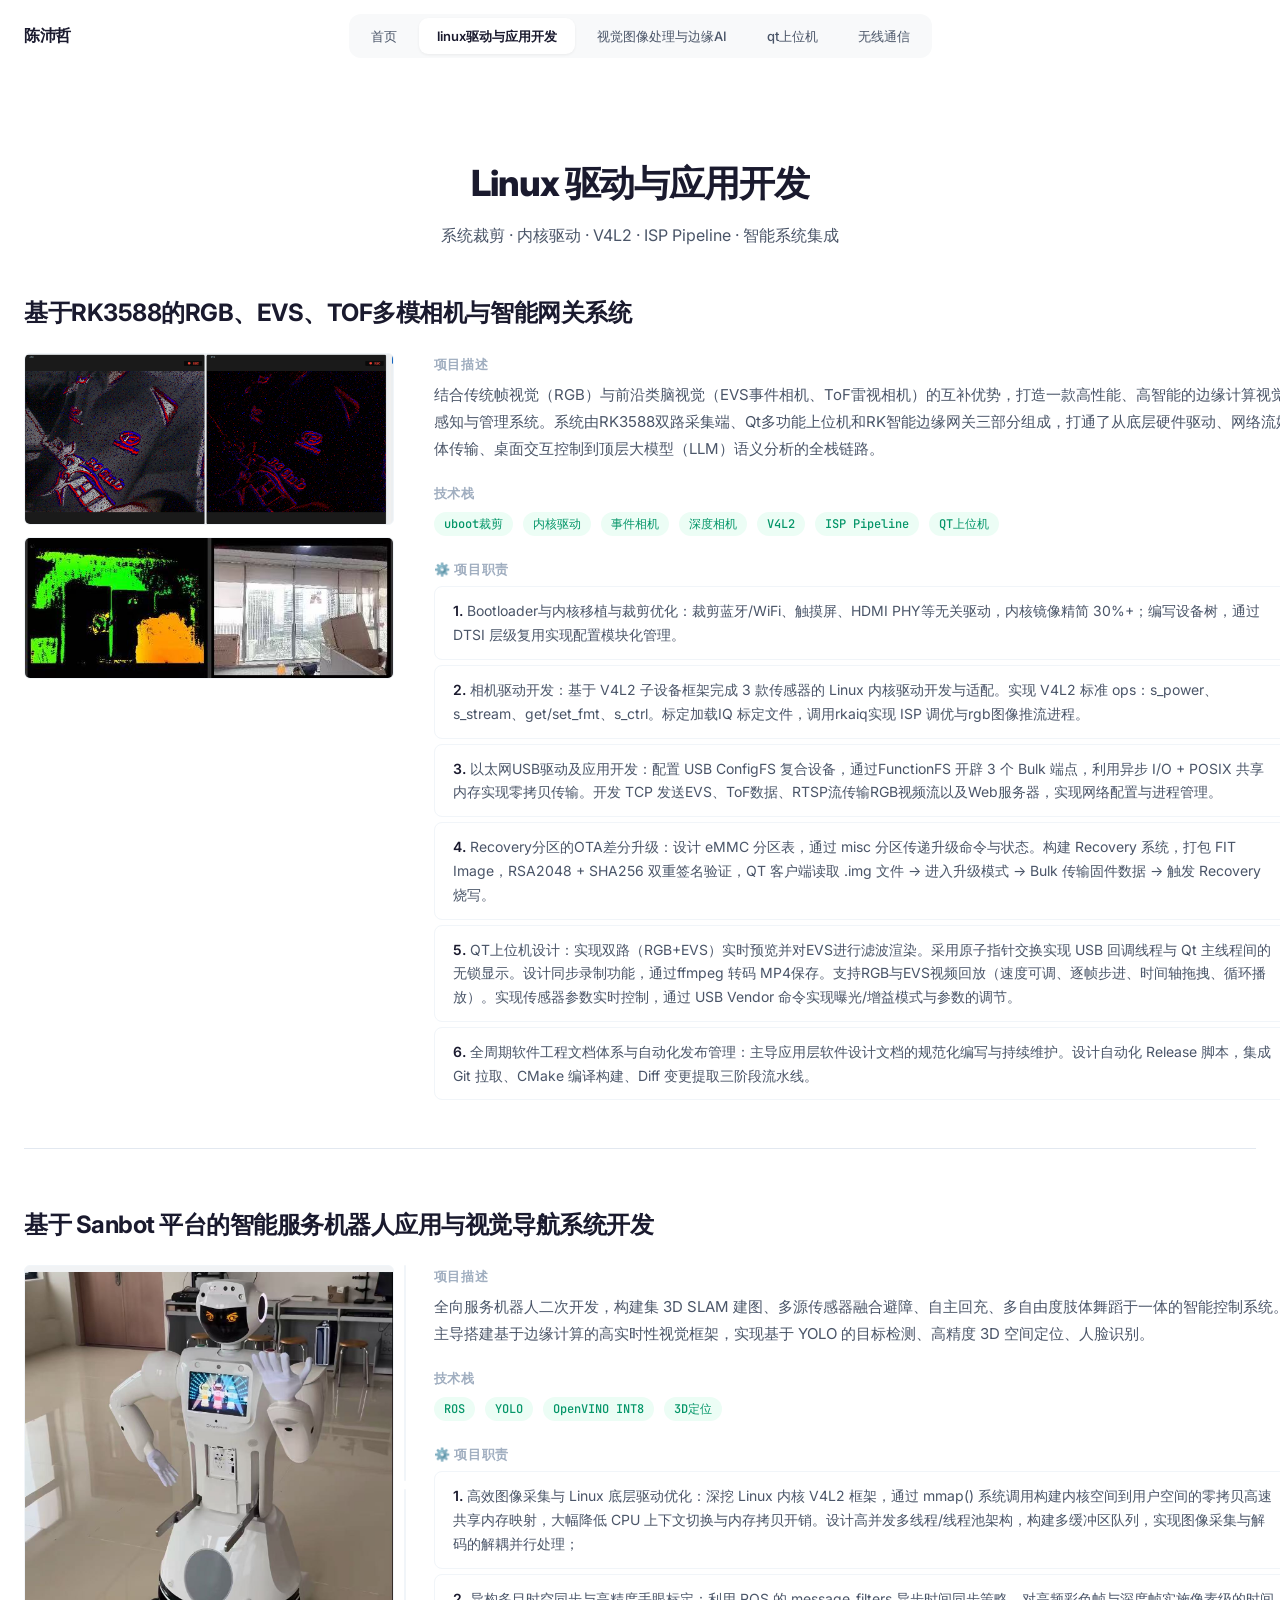
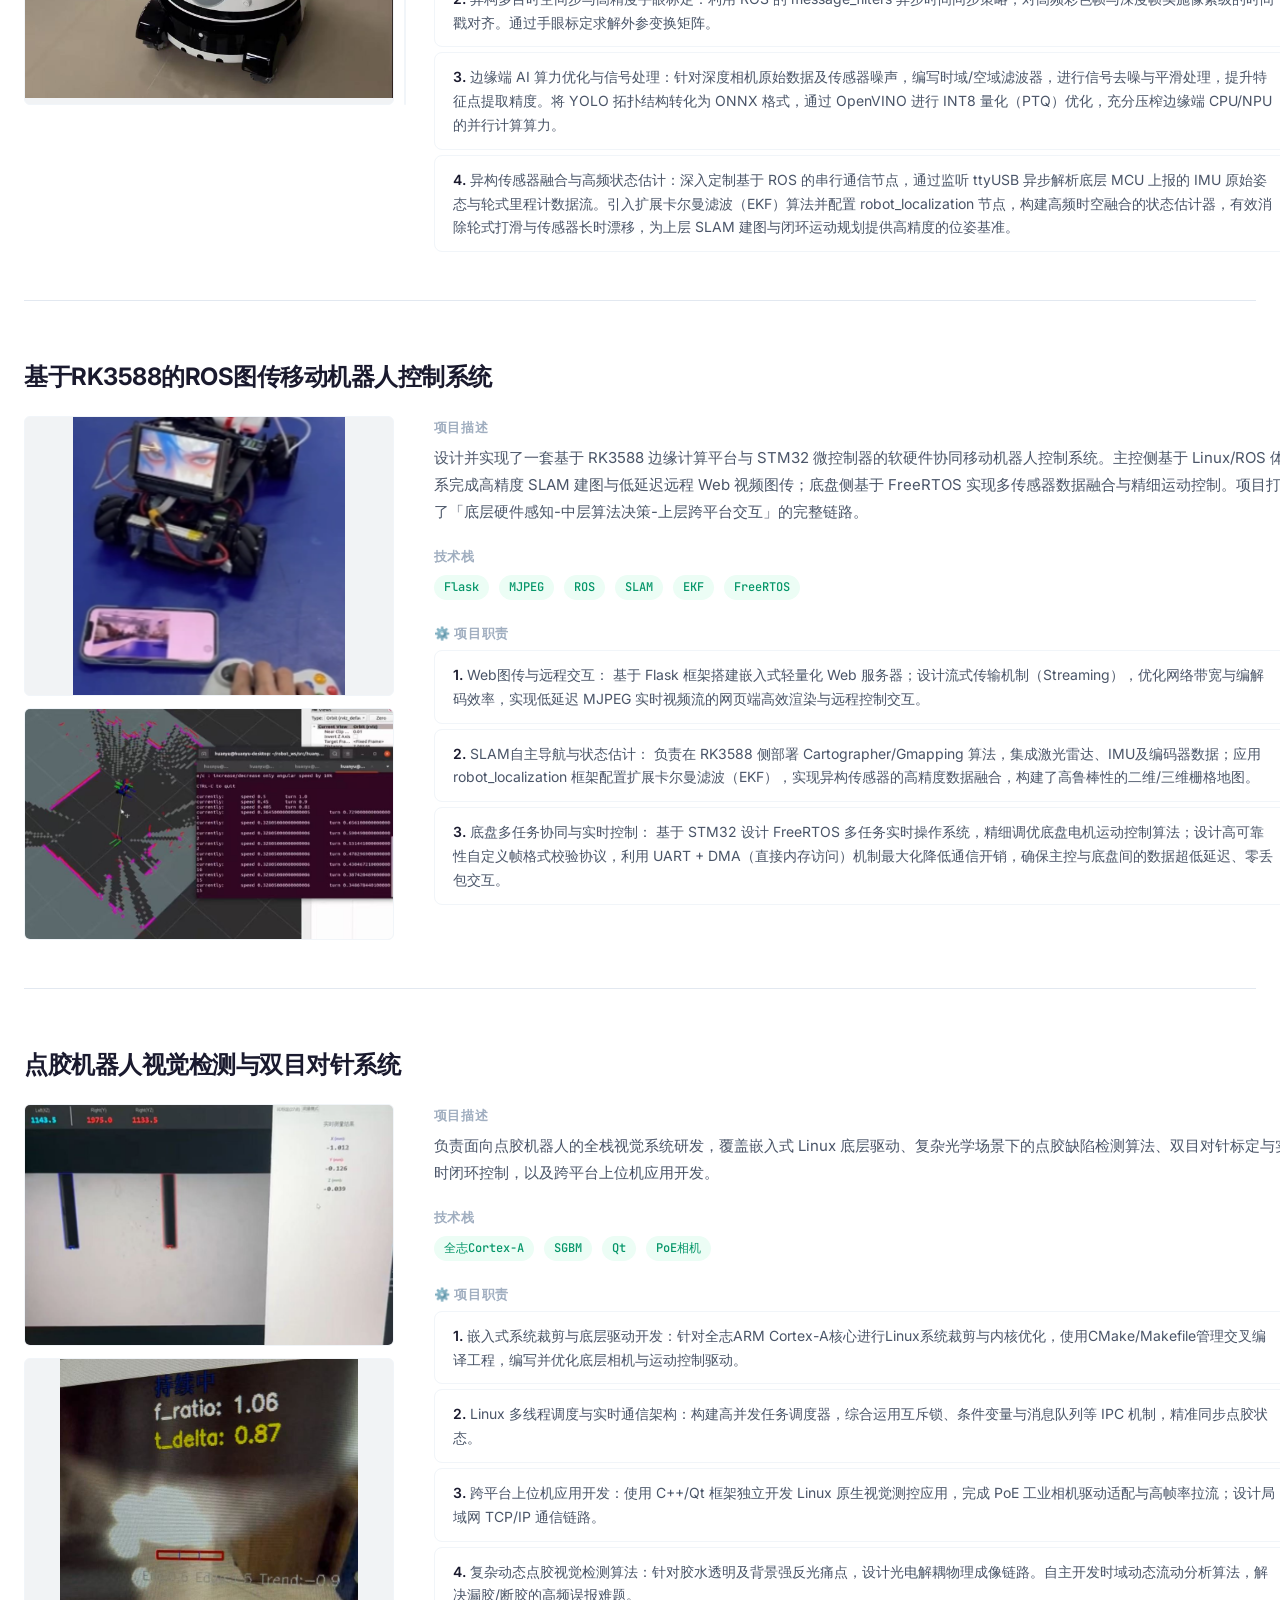
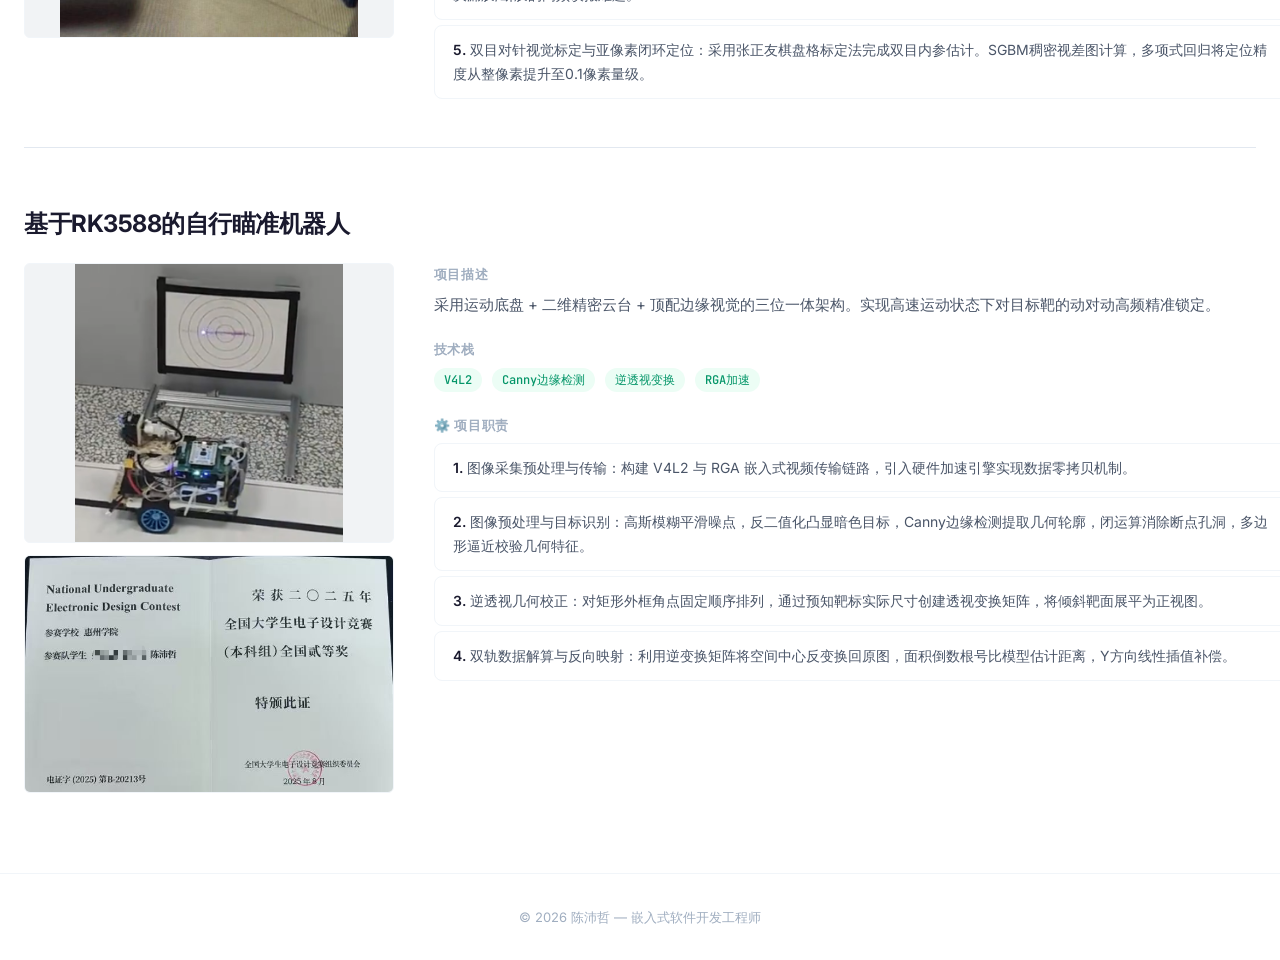
==== commit 4e516457: "feat: 更新proj4为ROS图传机器人+SLAM标签+技能页调整" ====
--- a/linux-driver.html
+++ b/linux-driver.html
@@ -182,7 +182,7 @@
         "高效图像采集与 Linux 底层驱动优化：深挖 Linux 内核 V4L2 框架，通过 mmap() 系统调用构建内核空间到用户空间的零拷贝高速共享内存映射，大幅降低 CPU 上下文切换与内存拷贝开销。设计高并发多线程/线程池架构，构建多缓冲区队列，实现图像采集与解码的解耦并行处理；",
         "异构多目时空同步与高精度手眼标定：利用 ROS 的 message_filters 异步时间同步策略，对高频彩色帧与深度帧实施像素级的时间戳对齐。通过手眼标定求解外参变换矩阵。",
         "边缘端 AI 算力优化与信号处理：针对深度相机原始数据及传感器噪声，编写时域/空域滤波器，进行信号去噪与平滑处理，提升特征点提取精度。将 YOLO 拓扑结构转化为 ONNX 格式，通过 OpenVINO 进行 INT8 量化（PTQ）优化，充分压榨边缘端 CPU/NPU 的并行计算算力。",
-        "多源传感器融合代价地图与全向动力学决策：视觉障碍物 3D 坐标、点云数据、超声波测距多源融合，输入导航代价地图（costmap_2d），实现丝滑避障与高精度运动闭环。"
+        "异构传感器融合与高频状态估计：深入定制基于 ROS 的串行通信节点，通过监听 ttyUSB 异步解析底层 MCU 上报的 IMU 原始姿态与轮式里程计数据流。引入扩展卡尔曼滤波（EKF）算法并配置 robot_localization 节点，构建高频时空融合的状态估计器，有效消除轮式打滑与传感器长时漂移，为上层 SLAM 建图与闭环运动规划提供高精度的位姿基准。"
       ]
     },
     proj3: {
@@ -211,14 +211,14 @@
       ]
     },
     proj4: {
-      title: "基于RK3588的边缘计算图传移动机器人控制系统",
-      desc: "主导图传移动机器人嵌入式异构平台——以搭载 RK3588 为核心 Linux 视觉计算节点，搭载web服务器，协同底层 MCU (FreeRTOS) 进行联合开发，支撑机器人在复杂工况下的高实时视觉侦察与图像传输。",
-      tags: ["Flask","MJPEG","NPU推理","FreeRTOS"],
+      title: "基于RK3588的ROS图传移动机器人控制系统",
+      desc: "设计并实现了一套基于 RK3588 边缘计算平台与 STM32 微控制器的软硬件协同移动机器人控制系统。主控侧基于 Linux/ROS 体系完成高精度 SLAM 建图与低延迟远程 Web 视频图传；底盘侧基于 FreeRTOS 实现多传感器数据融合与精细运动控制。项目打通了「底层硬件感知-中层算法决策-上层跨平台交互」的完整链路。",
+      tags: ["Flask","MJPEG","ROS","SLAM","EKF","FreeRTOS"],
       images: ["assets/images/a4b52893-1647-473c-b0c4-5d0f072a39e2.png","assets/images/image 4.png"],
       duties: [
-        "轻量化远程控制与图传 Web 服务器构建：基于 Flask 框架搭建嵌入式 Web 服务器。采用流式传输机制实现低延迟实时视频流（MJPEG）网页端渲染与显示。",
-        "端侧 AI 部署与并发优化：部署 YOLO 目标检测模型。构建高效多线程池架构，将图像拉流、NPU 硬件推理与坐标后处理解耦为异步流水线。",
-        "多任务异构底层协同与精细运动控制：基于 STM32 平台定制 FreeRTOS 多任务实时操作系统。设计高可靠性自定义帧格式校验协议，通过 DMA 串口实现超低延迟双向通信。"
+        "Web图传与远程交互： 基于 Flask 框架搭建嵌入式轻量化 Web 服务器；设计流式传输机制（Streaming），优化网络带宽与编解码效率，实现低延迟 MJPEG 实时视频流的网页端高效渲染与远程控制交互。",
+        "SLAM自主导航与状态估计： 负责在 RK3588 侧部署 Cartographer/Gmapping 算法，集成激光雷达、IMU及编码器数据；应用 robot_localization 框架配置扩展卡尔曼滤波（EKF），实现异构传感器的高精度数据融合，构建了高鲁棒性的二维/三维栅格地图。",
+        "底盘多任务协同与实时控制： 基于 STM32 设计 FreeRTOS 多任务实时操作系统，精细调优底盘电机运动控制算法；设计高可靠性自定义帧格式校验协议，利用 UART + DMA（直接内存访问）机制最大化降低通信开销，确保主控与底盘间的数据超低延迟、零丢包交互。"
       ]
     }
   };
@@ -229,7 +229,7 @@
   }
 
   const container = document.getElementById("projectsContainer");
-  const ids = ["proj1","proj2","proj3","proj6","proj4"];
+  const ids = ["proj1","proj2","proj4","proj3","proj6"];
 
   ids.forEach(id => {
     const d = projectData[id];
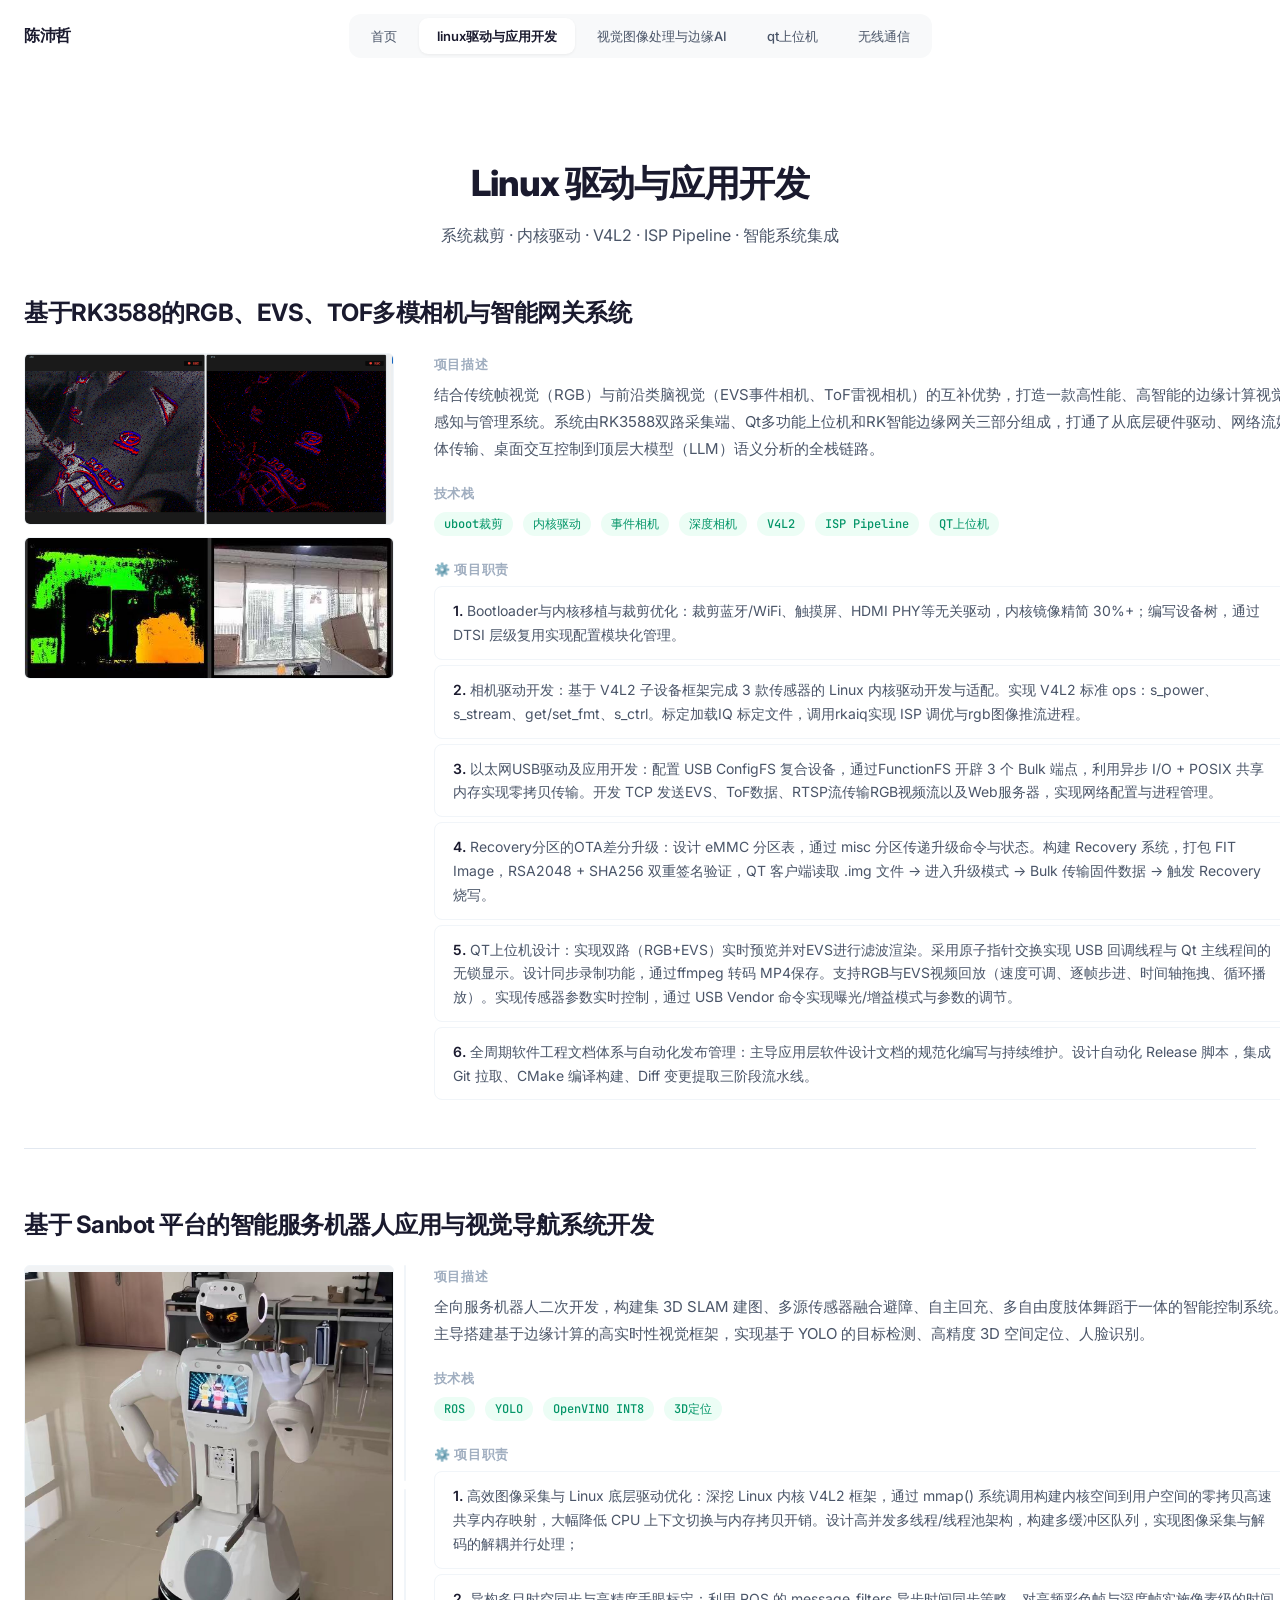
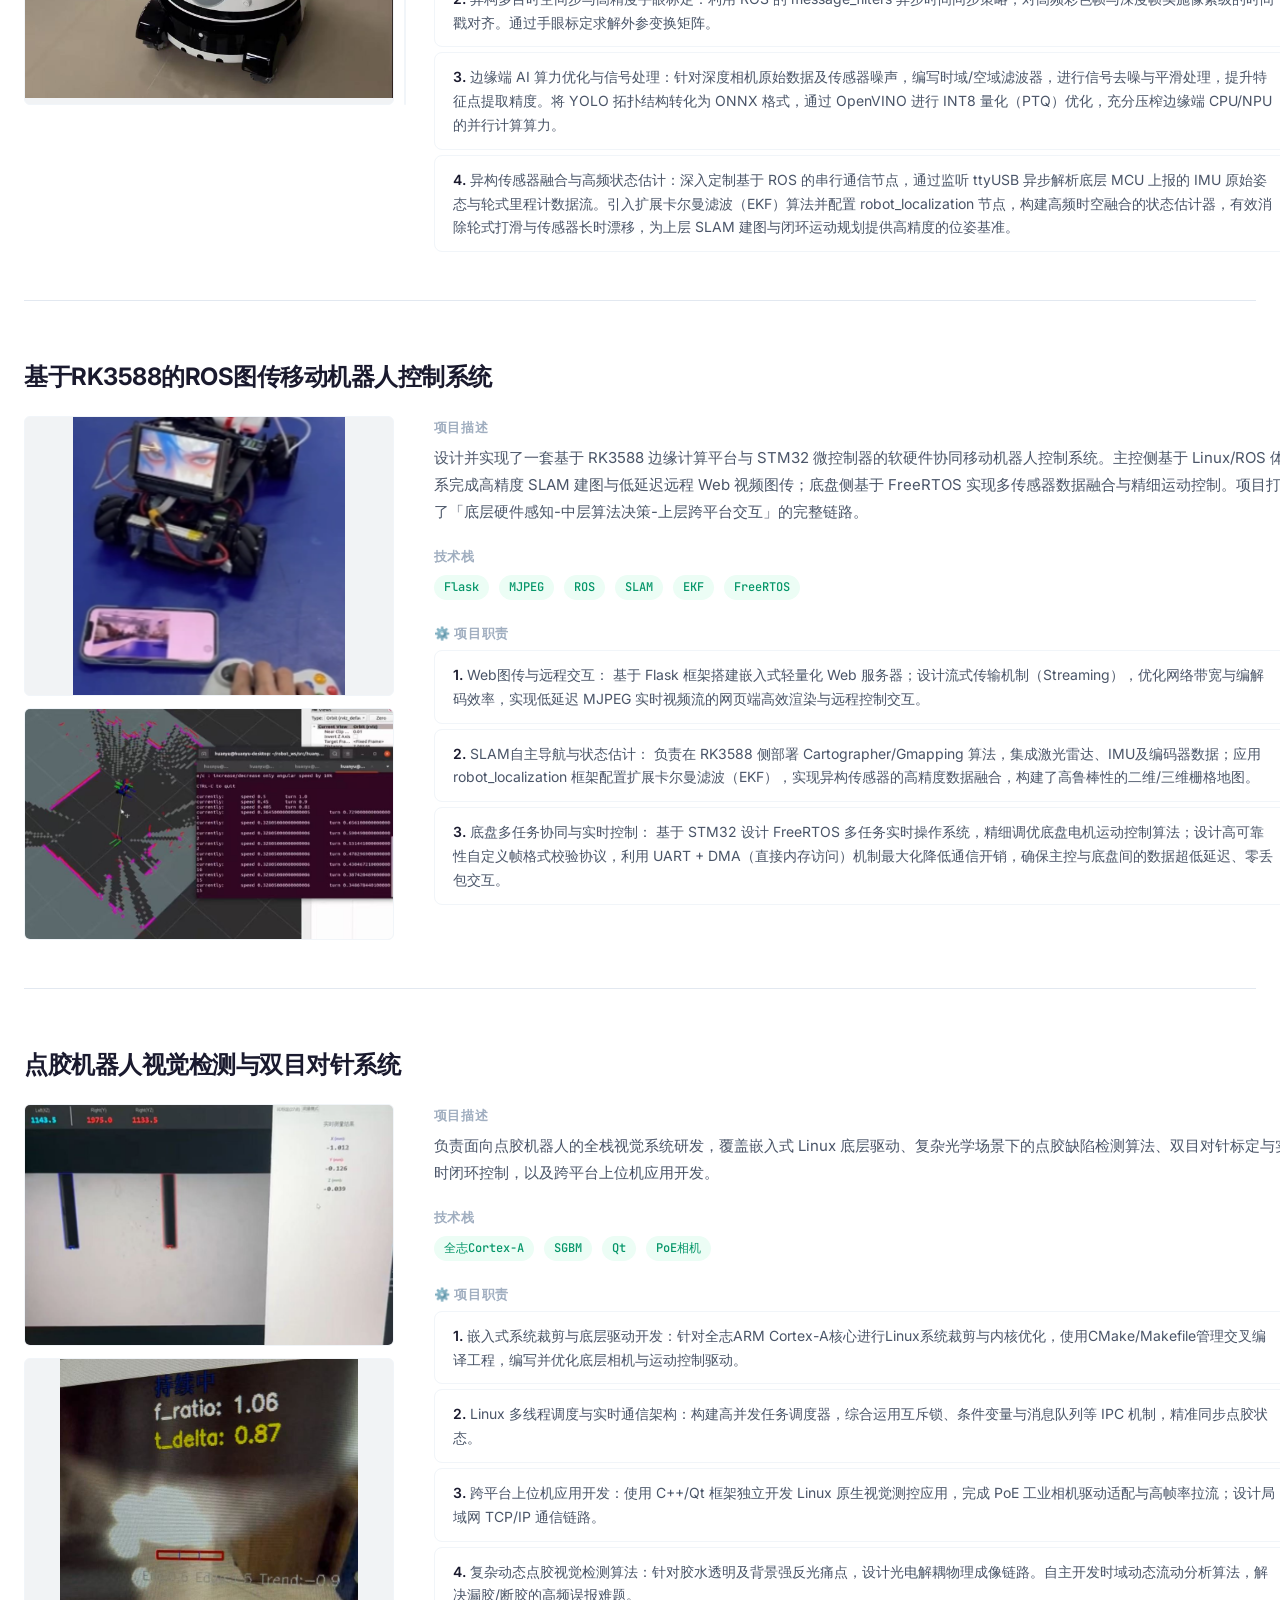
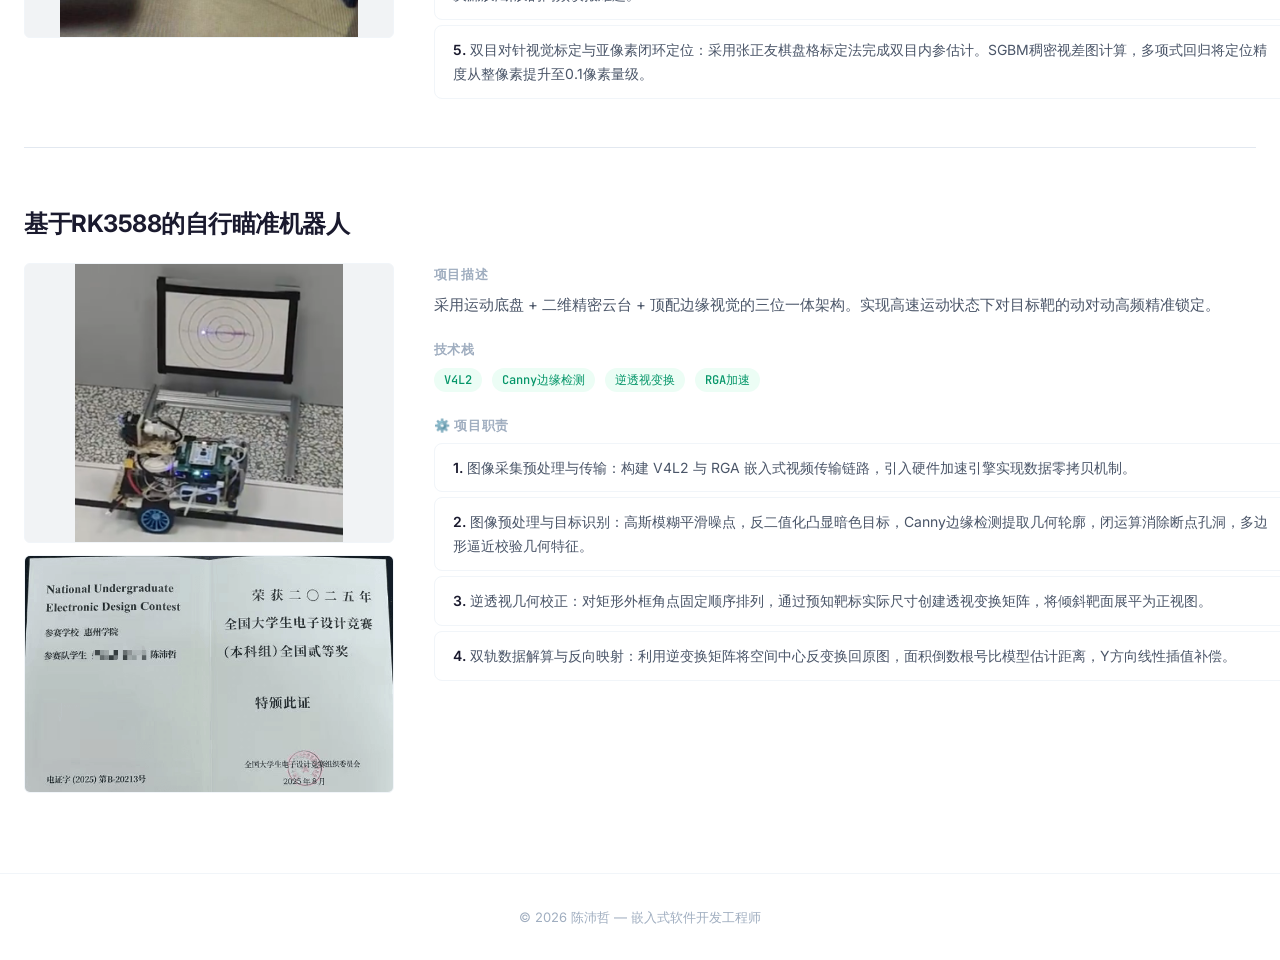
==== commit f4f86803: "fix: 更新d431图片后缀jpg→png" ====
--- a/linux-driver.html
+++ b/linux-driver.html
@@ -202,7 +202,7 @@
       title: "基于RK3588的自行瞄准机器人",
       desc: "采用运动底盘 + 二维精密云台 + 顶配边缘视觉的三位一体架构。实现高速运动状态下对目标靶的动对动高频精准锁定。",
       tags: ["V4L2","Canny边缘检测","逆透视变换","RGA加速"],
-      images: ["assets/images/image 5.png","assets/images/d4310c5c09050daf2b3a0432ce075644.jpg"],
+      images: ["assets/images/image 5.png","assets/images/d4310c5c09050daf2b3a0432ce075644.png"],
       duties: [
         "图像采集预处理与传输：构建 V4L2 与 RGA 嵌入式视频传输链路，引入硬件加速引擎实现数据零拷贝机制。",
         "图像预处理与目标识别：高斯模糊平滑噪点，反二值化凸显暗色目标，Canny边缘检测提取几何轮廓，闭运算消除断点孔洞，多边形逼近校验几何特征。",
